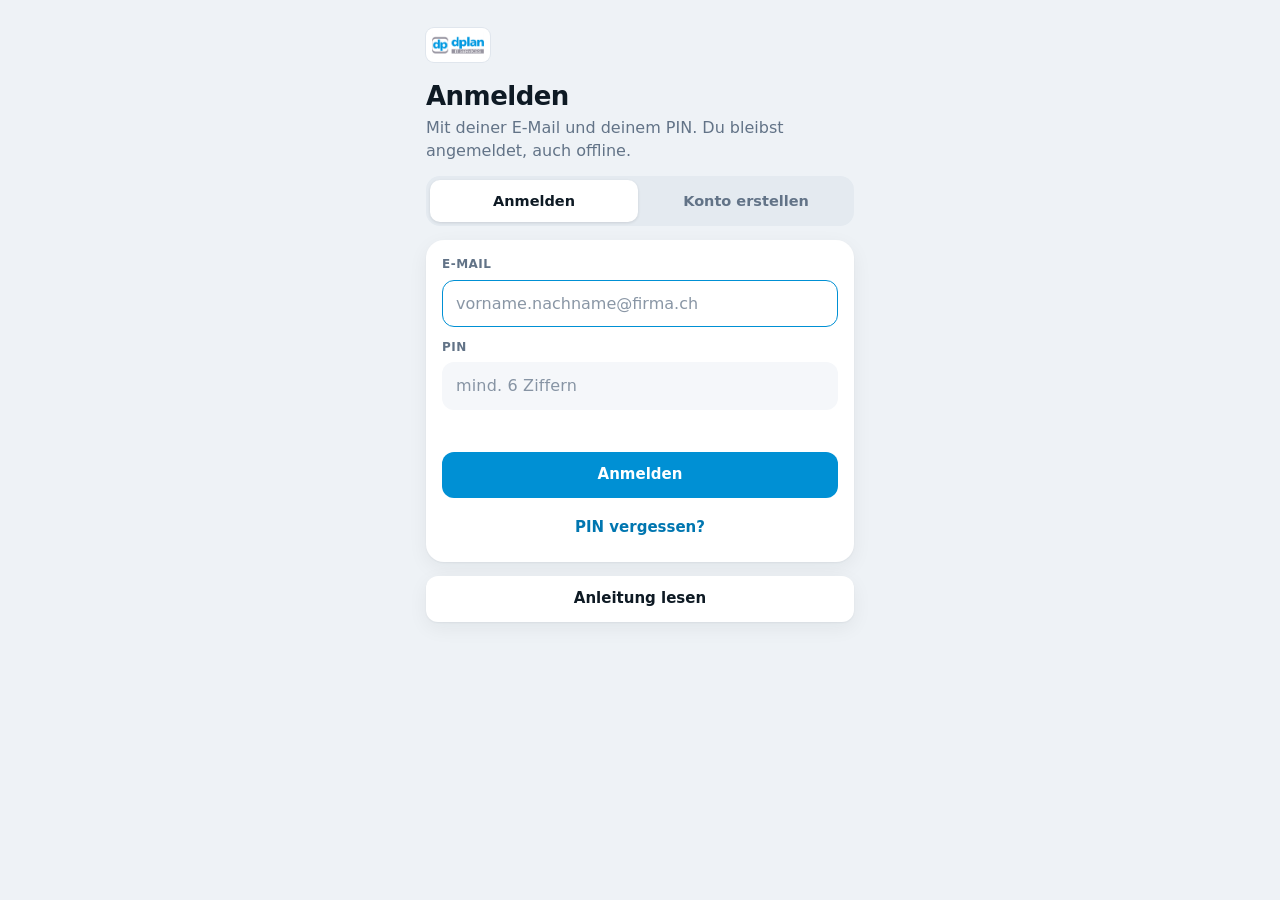
==== index.html @ 074f8ff7 "Aufträge: Rollen, Dispatcher-Maske mit Pflichtfeldern, Tour, QR-Einladung, Soll/Ist, Material, Lapto" ====
<!doctype html>
<html lang="de"><head><meta charset="utf-8">
<meta name="viewport" content="width=device-width,initial-scale=1,viewport-fit=cover">
<meta name="theme-color" content="#0090d4">
<meta name="mobile-web-app-capable" content="yes">
<meta name="apple-mobile-web-app-capable" content="yes">
<meta name="apple-mobile-web-app-title" content="Rücknahme">
<link rel="manifest" href="manifest.webmanifest">
<link rel="icon" href="icon-192.png">
<link rel="apple-touch-icon" href="apple-touch-icon.png">
<title>Monitor-Rücknahme</title>
<link rel="stylesheet" href="app.css">
</head><body>

<!-- ============ Anmelden ============ -->
<div id="vAuth" class="view" hidden><div class="wrap narrow">
  <div class="brand"><img src="dplan-logo.png" alt="dplan IT Services"></div>
  <div><h1 id="auTitle">Anmelden</h1><p class="lead" id="auLead">Mit deiner E-Mail und deinem PIN. Du bleibst angemeldet, auch offline.</p></div>
  <div class="seg2" role="group" aria-label="Anmelden oder registrieren" id="auTabs">
    <button type="button" id="auTabIn" aria-pressed="true">Anmelden</button>
    <button type="button" id="auTabUp" aria-pressed="false">Konto erstellen</button>
  </div>
  <form class="card" id="auForm" autocomplete="on" novalidate>
    <div class="fld" id="auNameF" hidden><label for="auName">Dein Name</label><input id="auName" type="text" autocomplete="name" placeholder="Vorname Nachname"></div>
    <div class="fld" id="auMailF"><label for="auMail">E-Mail</label><input id="auMail" type="email" autocomplete="username" inputmode="email" autocapitalize="off" spellcheck="false" placeholder="vorname.nachname@firma.ch"></div>
    <div class="fld"><label for="auPin" id="auPinL">PIN</label><input id="auPin" class="mono" type="password" inputmode="numeric" autocomplete="current-password" placeholder="mind. 6 Ziffern"></div>
    <div class="fld" id="auPin2F" hidden><label for="auPin2">PIN wiederholen</label><input id="auPin2" class="mono" type="password" inputmode="numeric" autocomplete="new-password"></div>
    <div class="err" id="auErr" aria-live="polite"></div>
    <button class="btn primary wide" type="submit" id="auGo">Anmelden</button>
    <button class="btn link" type="button" id="auForgot">PIN vergessen?</button>
  </form>
  <a class="btn ghost wide" href="anleitung.html">Anleitung lesen</a>
</div></div>

<!-- ============ App-Rahmen ============ -->
<header id="top" hidden>
  <button type="button" class="iconbtn" id="backBtn" aria-label="Zurück" hidden><svg width="22" height="22" viewBox="0 0 24 24" fill="none" stroke="currentColor" stroke-width="2.4" stroke-linecap="round"><path d="M15 5l-7 7 7 7"/></svg></button>
  <span class="logo" id="logo"><img src="dplan-logo.png" alt="dplan IT Services"></span>
  <div class="ttl"><b id="topTitle">Aufträge</b><small id="topSub"></small></div>
  <span class="sync" id="sync" title="Verbindung"></span>
  <button type="button" class="avatar" id="meBtn" aria-label="Profil">?</button>
</header>

<!-- ============ Aufträge ============ -->
<main id="vHome" class="view" hidden><div class="wrap">
  <div class="hello"><h1 id="hello">Hallo</h1><p class="lead" id="helloSub">Deine Aufträge</p></div>
  <div class="actions" id="homeActions">
    <label class="btn primary" for="joinQR"><svg width="20" height="20" viewBox="0 0 24 24" fill="none" stroke="currentColor" stroke-width="2"><path d="M3 3h7v7H3zM14 3h7v7h-7zM3 14h7v7H3z"/><path d="M14 14h3v3h-3zM18 18h3v3h-3zM14 18h2M18 14h3"/></svg>Einladung scannen<input id="joinQR" class="file" type="file" accept="image/*" capture="environment"></label>
    <button class="btn" type="button" id="newJob" hidden>+ Neuer Auftrag</button>
    <button class="btn" type="button" id="usersBtn" hidden>Benutzer</button>
    <button class="btn" type="button" id="catBtn" hidden>Material-Katalog</button>
  </div>
  <div id="notice" class="notice" hidden></div>
  <div id="jobList" class="jobs"></div>
  <footer class="credit"><img src="dplan-logo.png" alt=""><span>Entwickelt von <b>Marco van der Ploeg</b></span><a href="anleitung.html">Anleitung</a><a href="installieren.html">App teilen</a></footer>
</div></main>

<!-- ============ Auftrag Detail ============ -->
<main id="vJob" class="view" hidden><div class="wrap">
  <div class="jobhead"><div><div class="code" id="jCode"></div><h1 id="jKunde"></h1></div><span class="pill" id="jStatus"></span></div>
  <div class="grid2">
    <section class="card">
      <h2>Auftrag</h2>
      <dl class="kv" id="jInfo"></dl>
      <div class="btnrow" id="jBtns"></div>
    </section>
    <section class="card" id="jProgressCard">
      <h2>Fortschritt</h2>
      <div id="jProgress"></div>
    </section>
  </div>
  <h2 class="sect">Standorte</h2>
  <div id="jSites" class="sites"></div>
  <div class="grid2">
    <section class="card" id="jMatCard"><h2>Mitnehmen</h2><p class="hint">Vor der Abfahrt abhaken.</p><div id="jMat" class="checks"></div></section>
    <section class="card" id="jNotesCard"><h2>Notizen vom Dispatcher</h2><p id="jNotes" class="pre"></p></section>
  </div>
</div></main>

<!-- ============ Scannen ============ -->
<main id="vScan" class="view" hidden><div class="wrap wide">
  <div class="sitebar card">
    <div class="fld" id="siteSelF"><label for="siteSel">Standort</label><select id="siteSel"></select></div>
    <div class="siteaddr" id="siteAddr"></div>
  </div>
  <div class="scangrid">
    <div class="col">
      <section class="card scancard">
        <form id="scanForm" class="scanrow" autocomplete="off">
          <input id="scanIn" class="mono big" type="text" autocapitalize="characters" spellcheck="false" placeholder="Asset-ID scannen oder tippen" aria-label="Asset-ID">
          <button class="btn primary" type="submit">Erfassen</button>
        </form>
        <div class="phonebtns">
          <label class="btn" for="camIn"><svg width="20" height="20" viewBox="0 0 24 24" fill="none" stroke="currentColor" stroke-width="2"><path d="M3 7V4h3M21 7V4h-3M3 17v3h3M21 17v3h-3M8 8v8M11 8v8M14 8v8M17 8v8"/></svg>Kamera<input id="camIn" class="file" type="file" accept="image/*" capture="environment"></label>
          <label class="btn" for="galIn"><svg width="20" height="20" viewBox="0 0 24 24" fill="none" stroke="currentColor" stroke-width="2"><rect x="3" y="4" width="18" height="16" rx="2"/><circle cx="9" cy="10" r="2"/><path d="M21 17l-5-5-8 8"/></svg>Galerie<input id="galIn" class="file" type="file" accept="image/*" multiple></label>
        </div>
        <div id="scanMsg" class="msg" aria-live="polite">Bereit. Handscanner oder Kamera.</div>
        <div id="picks" class="picks" hidden></div>
        <details class="det" id="detBox">
          <summary>Details zum Gerät <small id="detSum"></small></summary>
          <div class="row3">
            <div class="fld"><label for="dEtage">Etage</label><input id="dEtage" type="text" placeholder="2. OG"></div>
            <div class="fld"><label for="dRaum">Raum</label><input id="dRaum" type="text" placeholder="214"></div>
            <div class="fld"><label for="dBuero">Büro</label><input id="dBuero" type="text" placeholder="Einkauf"></div>
          </div>
          <div class="row2">
            <div class="fld"><label for="dPlatz">Arbeitsplatz</label><input id="dPlatz" type="text" placeholder="14"></div>
            <div class="fld"><label for="dNeu">Ersetzt durch</label><input id="dNeu" class="mono" type="text" placeholder="neue Asset-ID" autocapitalize="characters" spellcheck="false"></div>
          </div>
          <div class="fld"><label>Zustand</label><div class="chips" id="dCond"><button type="button" data-v="ok" aria-pressed="true">OK</button><button type="button" data-v="gebraucht" aria-pressed="false">Gebrauchsspuren</button><button type="button" data-v="defekt" aria-pressed="false">Defekt</button></div></div>
          <div class="fld"><label for="dNote">Notiz</label><input id="dNote" type="text" placeholder="z. B. ohne Fuss"></div>
          <p class="hint">Etage, Raum und Büro bleiben stehen. Platz, Ersetzt durch, Zustand und Notiz werden nach jedem Gerät geleert.</p>
        </details>
      </section>
      <section class="card matcard">
        <h2>Material verbraucht <small id="matSum"></small></h2>
        <p class="hint">Gilt für den gewählten Standort. Etage und Raum kommen aus den Details.</p>
        <div id="matList" class="matlist"></div>
        <form id="matFree" class="scanrow" autocomplete="off"><input id="matFreeIn" type="text" placeholder="Anderes Material, z. B. USB-C 1 m"><button class="btn" type="submit">+ Hinzufügen</button></form>
      </section>
    </div>
    <div class="col">
      <section class="card progcard"><h2>Fortschritt <small id="progSite"></small></h2><div id="sProgress"></div></section>
      <section class="card listcard">
        <div class="listhead"><h2>Erfasst <small id="listCount"></small></h2>
          <div class="seg2 small" role="group"><button type="button" id="lsSite" aria-pressed="true">Dieser Standort</button><button type="button" id="lsAll" aria-pressed="false">Alle</button></div></div>
        <div class="tablewrap"><table class="tbl"><thead><tr><th>#</th><th>Asset-ID</th><th>Typ</th><th class="hide-s">Ort</th><th class="hide-s">Von</th><th></th></tr></thead><tbody id="scanRows"></tbody></table></div>
        <div id="scanEmpty" class="empty">Noch nichts erfasst an diesem Standort.</div>
      </section>
    </div>
  </div>
</div></main>

<!-- ============ Auftrag anlegen (Dispatcher) ============ -->
<main id="vForm" class="view" hidden><div class="wrap">
  <h1 id="fTitle">Neuer Auftrag</h1>
  <p class="lead">Alle Felder mit <span class="req">✱</span> sind Pflicht. Ohne sie lässt sich der Auftrag nicht freigeben.</p>
  <form id="jobForm" novalidate autocomplete="off">
    <section class="card">
      <h2>Auftrag</h2>
      <div class="fld"><label>Art <span class="req">✱</span></label><div class="seg2" id="fArt"><button type="button" data-v="rollout" aria-pressed="true">Rollout · ein Standort</button><button type="button" data-v="tour" aria-pressed="false">Tour · mehrere Standorte</button></div></div>
      <div class="row2">
        <div class="fld"><label for="fKunde">Kunde <span class="req">✱</span></label><input id="fKunde" type="text" placeholder="z. B. VBZ"></div>
        <div class="fld"><label for="fWo">WO / INC-Nummer</label><input id="fWo" class="mono" type="text" placeholder="optional"></div>
      </div>
      <div class="row3">
        <div class="fld"><label for="fDatum">Datum <span class="req">✱</span></label><input id="fDatum" type="date"></div>
        <div class="fld"><label for="fVon">Von <span class="req">✱</span></label><input id="fVon" type="time" step="900"></div>
        <div class="fld"><label for="fBis">Bis <span class="req">✱</span></label><input id="fBis" type="time" step="900"></div>
      </div>
      <div class="fld"><label for="fLead">Lead vor Ort <span class="req">✱</span></label><select id="fLead"></select></div>
      <div class="codeprev">Auftragscode: <b id="fCode">–</b></div>
    </section>
    <div id="fSites"></div>
    <button class="btn wide" type="button" id="fAddSite" hidden>+ Weiterer Standort</button>
    <section class="card">
      <h2>Mitnehmen</h2>
      <p class="hint">Menge eintragen. Leer oder 0 heisst: nicht nötig.</p>
      <div id="fMat" class="formmat"></div>
    </section>
    <section class="card">
      <h2>Notizen fürs Team</h2>
      <div class="fld"><textarea id="fNotes" rows="3" placeholder="z. B. Altgeräte in Raum 012 sammeln, Lift hinten benutzen"></textarea></div>
    </section>
    <div class="err big" id="fErr" aria-live="polite"></div>
    <div class="btnrow sticky"><button class="btn" type="button" id="fCancel">Abbrechen</button><button class="btn primary" type="submit" id="fGo">Auftrag freigeben</button></div>
  </form>
</div></main>

<!-- ============ Benutzer (Admin) ============ -->
<main id="vUsers" class="view" hidden><div class="wrap">
  <h1>Benutzer &amp; Rollen</h1>
  <p class="lead">Neue Kollegen erstellen ihr Konto selbst in der App. Hier gibst du ihnen die Rolle. Den Namen änderst du bei Tippfehlern in Supabase unter profiles.</p>
  <div class="card" id="userList"></div>
</div></main>

<!-- ============ Material-Katalog (Dispatcher) ============ -->
<main id="vCat" class="view" hidden><div class="wrap">
  <h1>Material-Katalog</h1>
  <p class="lead">Diese Artikel erscheinen beim Auftrag unter «Mitnehmen» und beim Erfassen unter «Material verbraucht».</p>
  <div class="card"><div class="cathead"><span>Artikel</span><span>Mitnehmen</span><span>Verbrauch</span><span></span></div><div id="catRows"></div>
  <button class="btn" type="button" id="catAdd">+ Artikel</button></div>
  <div class="btnrow"><button class="btn primary" type="button" id="catSave">Speichern</button></div>
</div></main>

<!-- ============ Dialog & Toast ============ -->
<div id="dlg" class="dlg" hidden role="dialog" aria-modal="true" aria-labelledby="dlgT"><div class="dlgbox"><h3 id="dlgT"></h3><div id="dlgP" class="dlgp"></div><input id="dlgI" type="text" hidden><div class="dlgact" id="dlgA"></div></div></div>
<div id="toast" class="toast" hidden><span id="toastT"></span><button id="toastB" type="button" hidden></button></div>

<script src="vendor/zxing.min.js"></script>
<script src="vendor/xlsx.mini.min.js"></script>
<script src="vendor/qrcode.js"></script>
<script src="app.js"></script>
</body></html>
---- app.css ----
/* Monitor-Rücknahme · dplan IT Services
   Layout: Handy einspaltig; ab 960px (Laptop) Scan-Ansicht zweispaltig: links Eingabe + Material, rechts Fortschritt + Tabelle. */
[hidden]{display:none!important}
:root{
  --bg:#eef2f6; --surface:#ffffff; --surface-2:#f5f7fa; --fg:#0e1a24; --muted:#627387; --line:#e0e6ed;
  --accent:#0090d4; --accent-strong:#0076b0; --accent-fg:#ffffff; --accent-soft:#e1f2fb;
  --ok:#13804a; --ok-soft:#e2f4e9; --warn:#a35b00; --warn-soft:#fdf0dc; --bad:#c0352b; --bad-soft:#fbe7e5;
  --shadow:0 1px 2px rgba(14,26,36,.05),0 6px 20px rgba(14,26,36,.06);
  --r-lg:18px; --r-md:12px; --r-sm:9px;
  --f:system-ui,-apple-system,"Segoe UI",Roboto,"Helvetica Neue",Arial,sans-serif;
  --mono:ui-monospace,"SF Mono","Roboto Mono","Cascadia Mono",Menlo,Consolas,monospace;
}
@media (prefers-color-scheme: dark){:root:not([data-theme="light"]){
  --bg:#0b1219; --surface:#141e28; --surface-2:#1a2632; --fg:#e8eef4; --muted:#8fa0b2; --line:#243342;
  --accent:#2fb0ec; --accent-strong:#5cc3f2; --accent-fg:#03131e; --accent-soft:#11324a;
  --ok:#4cc184; --ok-soft:#123224; --warn:#eaa743; --warn-soft:#3a2a10; --bad:#ff7b70; --bad-soft:#3d1a17;
  --shadow:0 1px 2px rgba(0,0,0,.3),0 8px 24px rgba(0,0,0,.25); color-scheme:dark}}
:root[data-theme="dark"]{
  --bg:#0b1219; --surface:#141e28; --surface-2:#1a2632; --fg:#e8eef4; --muted:#8fa0b2; --line:#243342;
  --accent:#2fb0ec; --accent-strong:#5cc3f2; --accent-fg:#03131e; --accent-soft:#11324a;
  --ok:#4cc184; --ok-soft:#123224; --warn:#eaa743; --warn-soft:#3a2a10; --bad:#ff7b70; --bad-soft:#3d1a17;
  --shadow:0 1px 2px rgba(0,0,0,.3),0 8px 24px rgba(0,0,0,.25); color-scheme:dark}
*{box-sizing:border-box;-webkit-tap-highlight-color:transparent}
html,body{margin:0}
body{background:var(--bg);color:var(--fg);font-family:var(--f);font-size:16px;line-height:1.45;-webkit-font-smoothing:antialiased;padding-bottom:env(safe-area-inset-bottom,0px)}
body::before{content:"";position:fixed;inset:0 0 auto;height:env(safe-area-inset-top,0px);z-index:10;background:var(--surface)}
button,input,select,textarea{font:inherit;color:inherit}
:focus-visible{outline:3px solid color-mix(in srgb,var(--accent) 45%,transparent);outline-offset:2px}
.wrap{max-width:720px;margin:0 auto;padding-left:max(16px,env(safe-area-inset-left,0px));padding-right:max(16px,env(safe-area-inset-right,0px));padding-block:16px 48px;display:flex;flex-direction:column;gap:14px}
.wrap.narrow{max-width:460px;padding-top:calc(28px + env(safe-area-inset-top,0px))}
.wrap.wide{max-width:1280px}
h1{margin:0;font-size:26px;line-height:1.15;letter-spacing:-.02em;text-wrap:balance}
h2{margin:0 0 10px;font-size:16px;font-weight:700;letter-spacing:-.01em}
h2 small{color:var(--muted);font-weight:600;margin-left:6px}
h2.sect{margin:8px 2px 0;font-size:18px}
.lead{margin:4px 0 0;color:var(--muted);max-width:62ch}
.hint{margin:0 0 8px;color:var(--muted);font-size:13px}
.req{color:var(--bad)}
.brand img{height:34px;width:auto;background:#fff;border-radius:8px;padding:4px 6px;box-shadow:0 0 0 1px var(--line)}

/* header */
header{position:sticky;top:env(safe-area-inset-top,0px);z-index:20;display:flex;align-items:center;gap:10px;padding:8px max(16px,env(safe-area-inset-left,0px));padding-top:calc(8px + env(safe-area-inset-top,0px));margin-top:calc(-1 * env(safe-area-inset-top,0px));background:color-mix(in srgb,var(--surface) 92%,transparent);backdrop-filter:saturate(1.4) blur(10px);-webkit-backdrop-filter:saturate(1.4) blur(10px);border-bottom:1px solid var(--line)}
.logo{flex:none;display:flex;background:#fff;border-radius:8px;padding:4px 6px;box-shadow:0 0 0 1px var(--line)}
.logo img{display:block;height:22px;width:auto}
.ttl{flex:1;min-width:0;display:flex;flex-direction:column;line-height:1.2}
.ttl b{font-size:16px;white-space:nowrap;overflow:hidden;text-overflow:ellipsis}
.ttl small{font-size:12px;color:var(--muted);white-space:nowrap;overflow:hidden;text-overflow:ellipsis}
.iconbtn{flex:none;width:38px;height:38px;border:0;border-radius:10px;background:var(--surface-2);display:flex;align-items:center;justify-content:center;cursor:pointer}
.avatar{flex:none;width:36px;height:36px;border-radius:50%;border:0;background:var(--accent);color:var(--accent-fg);font-weight:800;font-size:15px;cursor:pointer}
.sync{flex:none;width:10px;height:10px;border-radius:50%;background:var(--muted)}
.sync.on{background:var(--ok);box-shadow:0 0 0 3px var(--ok-soft)}
.sync.wait{background:var(--warn);box-shadow:0 0 0 3px var(--warn-soft)}

/* cards & fields */
.card{background:var(--surface);border-radius:var(--r-lg);padding:16px;box-shadow:var(--shadow);display:flex;flex-direction:column;gap:12px;min-width:0}
.card > h2{margin:0}
.fld{display:flex;flex-direction:column;gap:6px;min-width:0}
.fld label,.fld > span.l{font-size:12px;font-weight:650;letter-spacing:.04em;text-transform:uppercase;color:var(--muted)}
input[type=text],input[type=tel],input[type=email],input[type=password],input[type=date],input[type=time],input[type=number],select,textarea{width:100%;min-width:0;font-size:16px;background:var(--surface-2);border:1.5px solid transparent;border-radius:var(--r-md);padding:11px 13px;transition:border-color .15s,background .15s}
input:focus,select:focus,textarea:focus{border-color:var(--accent);background:var(--surface);outline:none}
.invalid{border-color:var(--bad)!important;background:var(--bad-soft)!important}
textarea{resize:vertical}
.mono{font-family:var(--mono);font-weight:600;letter-spacing:.01em}
::placeholder{color:color-mix(in srgb,var(--muted) 75%,transparent);font-weight:400;font-family:var(--f)}
.row2,.row3{display:grid;grid-template-columns:1fr 1fr;gap:10px}
.row3{grid-template-columns:1fr 1fr 1fr}
@media (max-width:520px){.row3{grid-template-columns:1fr 1fr}.row3 .fld:first-child{grid-column:1/-1}}
@media (max-width:380px){.row2{grid-template-columns:1fr}}
.err{color:var(--bad);font-size:14px;min-height:1.3em}
.err.big{font-size:15px;font-weight:600}
.err ul{margin:4px 0 0;padding-left:18px}

/* buttons */
.btn{display:inline-flex;align-items:center;justify-content:center;gap:8px;min-height:46px;padding:0 16px;border:0;border-radius:var(--r-md);background:var(--surface-2);color:var(--fg);font-size:15px;font-weight:650;cursor:pointer;text-decoration:none;position:relative;transition:transform .12s,background .15s;white-space:nowrap}
.btn:active{transform:scale(.97)}
.btn.primary{background:var(--accent);color:var(--accent-fg)}
.btn.dark{background:var(--fg);color:var(--surface)}
.btn.danger{background:var(--bad-soft);color:var(--bad)}
.btn.ghost{background:var(--surface);box-shadow:var(--shadow)}
.btn.link{background:none;color:var(--accent-strong);min-height:36px}
.btn.wide{width:100%}
.btn:disabled{opacity:.45;cursor:default}
.btnrow{display:flex;gap:8px;flex-wrap:wrap}
.btnrow .btn{flex:1;min-width:140px}
.btnrow.sticky{position:sticky;bottom:calc(10px + env(safe-area-inset-bottom,0px));background:color-mix(in srgb,var(--bg) 85%,transparent);backdrop-filter:blur(8px);padding:8px;border-radius:16px}
.file{position:absolute;width:1px;height:1px;opacity:0}
.actions{display:flex;gap:8px;flex-wrap:wrap}
.actions .btn{flex:1;min-width:150px}
.seg2{display:grid;grid-template-columns:1fr 1fr;background:color-mix(in srgb,var(--line) 70%,var(--bg));border-radius:14px;padding:4px;gap:4px}
.seg2 button{min-height:42px;border:0;border-radius:10px;background:transparent;color:var(--muted);font-size:14.5px;font-weight:650;cursor:pointer;padding:0 8px}
.seg2 button[aria-pressed="true"]{background:var(--surface);color:var(--fg);box-shadow:0 1px 3px rgba(14,26,36,.12)}
.seg2.small button{min-height:32px;font-size:13px}
.chips{display:flex;gap:6px;flex-wrap:wrap}
.chips button{flex:1;min-height:40px;border-radius:999px;border:1.5px solid var(--line);background:var(--surface);font-size:14px;font-weight:550;cursor:pointer;padding:0 10px}
.chips button[aria-pressed="true"]{background:var(--fg);color:var(--surface);border-color:var(--fg)}
.chips button[data-v="gebraucht"][aria-pressed="true"]{background:var(--warn-soft);color:var(--warn);border-color:var(--warn)}
.chips button[data-v="defekt"][aria-pressed="true"]{background:var(--bad-soft);color:var(--bad);border-color:var(--bad)}
.notice{font-size:14px;color:var(--warn);background:var(--warn-soft);border-radius:var(--r-md);padding:10px 12px}

/* home */
.hello{margin-top:6px}
.jobs{display:flex;flex-direction:column;gap:10px}
.jobs h3{margin:10px 2px 0;font-size:13px;letter-spacing:.06em;text-transform:uppercase;color:var(--muted)}
.jobcard{background:var(--surface);border-radius:var(--r-lg);padding:14px 16px;box-shadow:var(--shadow);display:grid;grid-template-columns:1fr auto;gap:4px 12px;cursor:pointer;border:0;text-align:left;width:100%;transition:transform .12s}
.jobcard:active{transform:scale(.99)}
.jobcard .jc{font-family:var(--mono);font-size:12.5px;color:var(--muted);font-weight:600;overflow-wrap:anywhere}
.jobcard .jk{font-size:17px;font-weight:700}
.jobcard .jm{grid-column:1/-1;font-size:13.5px;color:var(--muted);display:flex;flex-wrap:wrap;gap:4px 12px}
.jobcard .jp{grid-column:1/-1;display:flex;align-items:center;gap:10px;margin-top:6px}
.bar{flex:1;height:7px;border-radius:999px;background:var(--surface-2);overflow:hidden}
.bar i{display:block;height:100%;border-radius:999px;background:linear-gradient(90deg,var(--accent),var(--accent-strong));transition:width .5s}
.bar.done i{background:var(--ok)}
.jobcard .jp b{font-size:13px;font-variant-numeric:tabular-nums}
.pill{display:inline-flex;align-items:center;font-size:11px;font-weight:750;letter-spacing:.05em;text-transform:uppercase;border-radius:999px;padding:3px 9px;align-self:start;white-space:nowrap}
.pill.geplant{color:var(--accent-strong);background:var(--accent-soft)}
.pill.aktiv{color:var(--warn);background:var(--warn-soft)}
.pill.abgeschlossen{color:var(--ok);background:var(--ok-soft)}
.pill.today{color:var(--accent-fg);background:var(--accent)}
.emptybox{background:var(--surface);border-radius:var(--r-lg);padding:28px 18px;text-align:center;color:var(--muted);box-shadow:var(--shadow)}
.emptybox b{display:block;color:var(--fg);font-size:16px;margin-bottom:4px}

/* job detail */
.jobhead{display:flex;justify-content:space-between;gap:12px;align-items:flex-start;margin-top:4px}
.code{font-family:var(--mono);font-size:13px;color:var(--muted);font-weight:600;overflow-wrap:anywhere}
.grid2{display:grid;grid-template-columns:1fr 1fr;gap:14px}
@media (max-width:760px){.grid2{grid-template-columns:1fr}}
.kv{display:grid;grid-template-columns:auto 1fr;gap:6px 14px;margin:0}
.kv dt{color:var(--muted);font-size:13.5px}
.kv dd{margin:0;font-weight:550;overflow-wrap:anywhere}
.sites{display:flex;flex-direction:column;gap:10px}
.site{background:var(--surface);border-radius:var(--r-lg);padding:14px 16px;box-shadow:var(--shadow);display:flex;flex-direction:column;gap:8px}
.site .sh{display:flex;gap:10px;align-items:center}
.site .no{flex:none;width:30px;height:30px;border-radius:50%;background:var(--accent-soft);color:var(--accent-strong);font-weight:800;font-size:13px;display:flex;align-items:center;justify-content:center}
.site .sa{flex:1;min-width:0}
.site .sa b{display:block}
.site .sa span{color:var(--muted);font-size:14px}
.site .line{display:flex;flex-wrap:wrap;gap:6px 14px;font-size:14px}
.site .line a{color:var(--accent-strong);font-weight:600;text-decoration:none}
.site .zut{font-size:14px;background:var(--surface-2);border-radius:10px;padding:8px 10px}
.prog{display:flex;flex-direction:column;gap:8px}
.prow{display:grid;grid-template-columns:minmax(90px,1fr) 2fr auto;gap:10px;align-items:center;font-size:14px}
.prow .pn{font-weight:600;overflow:hidden;text-overflow:ellipsis;white-space:nowrap}
.prow b{font-variant-numeric:tabular-nums;font-size:14px;min-width:4.5ch;text-align:right}
.prow.over b{color:var(--warn)} .prow.full b{color:var(--ok)}
.checks{display:flex;flex-direction:column;gap:2px}
.checks label{display:flex;align-items:center;gap:12px;padding:8px 4px;border-radius:8px;cursor:pointer;font-size:15px}
.checks input{width:22px;height:22px;accent-color:var(--accent)}
.checks label.on span{text-decoration:line-through;color:var(--muted)}
.checks b{margin-left:auto;font-variant-numeric:tabular-nums;color:var(--muted)}
.pre{white-space:pre-wrap;margin:0;color:var(--fg)}

/* scan */
.sitebar{flex-direction:row;align-items:center;flex-wrap:wrap;gap:10px 16px;padding:12px 16px}
.sitebar .fld{flex:1 1 260px}
.siteaddr{flex:2 1 300px;font-size:14px;color:var(--muted)}
.siteaddr b{color:var(--fg)}
.scangrid{display:grid;grid-template-columns:1fr;gap:14px}
@media (min-width:960px){.scangrid{grid-template-columns:minmax(380px,5fr) 7fr;align-items:start}.scangrid .col:last-child{position:sticky;top:76px}}
.col{display:flex;flex-direction:column;gap:14px;min-width:0}
@media (max-width:959px){.scangrid{display:flex;flex-direction:column}.scangrid .col{display:contents}.scancard{order:1}.progcard{order:2}.listcard{order:3}.matcard{order:4}}
.scanrow{display:flex;gap:8px}
.scanrow input{flex:1}
input.big{font-size:20px;padding:14px 16px}
.phonebtns{display:grid;grid-template-columns:1fr 1fr;gap:8px}
.phonebtns .btn{background:var(--accent-soft);color:var(--accent-strong)}
@media (hover:hover) and (pointer:fine){.phonebtns .btn{min-height:38px;font-size:14px}}
.msg{font-size:15px;font-weight:600;padding:10px 12px;border-radius:10px;background:var(--surface-2);color:var(--muted)}
.msg.ok{background:var(--ok-soft);color:var(--ok)} .msg.warn{background:var(--warn-soft);color:var(--warn)} .msg.bad{background:var(--bad-soft);color:var(--bad)}
.msg.flash{animation:flash .5s}
@keyframes flash{from{transform:scale(1.02)}to{transform:none}}
.picks{display:flex;flex-direction:column;gap:6px}
.picks button{font-family:var(--mono);font-weight:600;text-align:left;background:var(--surface-2);border:1px solid var(--line);border-radius:10px;padding:11px;cursor:pointer}
.det{border-top:1px solid var(--line);padding-top:10px}
.det summary{cursor:pointer;font-weight:650;list-style:none;display:flex;justify-content:space-between;gap:10px;align-items:center}
.det summary::after{content:"+";color:var(--accent);font-weight:800;font-size:18px}
.det[open] summary::after{content:"–"}
.det summary small{color:var(--muted);font-weight:500;font-size:13px;margin-left:auto;margin-right:8px;text-align:right}
.det[open] > :not(summary){margin-top:12px}
.det .fld+.fld,.det .row2,.det .row3{margin-top:10px}
.matlist{display:flex;flex-direction:column;gap:4px}
.mrow{display:grid;grid-template-columns:1fr auto;align-items:center;gap:10px;padding:6px 2px;border-bottom:1px solid var(--line)}
.mrow:last-child{border-bottom:0}
.mrow .mn{font-size:15px;font-weight:550}
.mrow .mn small{display:block;font-size:12px;color:var(--muted);font-weight:400}
.matchips{display:flex;flex-wrap:wrap;gap:6px;margin-top:6px}
.matchips button{border:1.5px dashed var(--line);background:var(--surface);border-radius:999px;padding:7px 12px;font-size:13.5px;font-weight:600;color:var(--fg);cursor:pointer}
.matchips button:hover{border-color:var(--accent);color:var(--accent-strong)}
.step{display:flex;align-items:center;gap:6px}
.step button{width:38px;height:38px;border-radius:10px;border:0;background:var(--surface-2);font-size:20px;font-weight:700;cursor:pointer;color:var(--fg)}
.step button.plus{background:var(--accent-soft);color:var(--accent-strong)}
.step b{min-width:2.4ch;text-align:center;font-variant-numeric:tabular-nums;font-size:17px}
.step b.zero{color:var(--muted);font-weight:500}
.listhead{display:flex;justify-content:space-between;align-items:center;gap:10px;flex-wrap:wrap}
.listhead h2{margin:0}
.tablewrap{overflow-x:auto;margin:0 -6px}
.tbl{width:100%;border-collapse:collapse;font-size:14px}
.tbl th{text-align:left;font-size:11.5px;letter-spacing:.05em;text-transform:uppercase;color:var(--muted);font-weight:650;padding:6px;border-bottom:1px solid var(--line);white-space:nowrap}
.tbl td{padding:8px 6px;border-bottom:1px solid var(--line);vertical-align:top}
.tbl tr:last-child td{border-bottom:0}
.tbl td.n{color:var(--muted);font-variant-numeric:tabular-nums;font-size:12.5px;width:2.5em}
.tbl td.a{font-family:var(--mono);font-weight:650;overflow-wrap:anywhere}
.tbl td.a small{display:block;font-family:var(--f);font-weight:500;color:var(--muted);font-size:12px}
.tbl td.o,.tbl td.b{color:var(--muted);font-size:13px}
.tbl tr.fresh td{background:var(--accent-soft)}
.tbl tr.pending td.a::after{content:" ⏳";font-size:12px}
.tbl .x{border:0;background:none;color:var(--muted);cursor:pointer;font-size:13px;padding:4px 6px;border-radius:6px}
.tbl .x.arm{color:var(--bad);background:var(--bad-soft);font-weight:700}
@media (max-width:560px){.hide-s{display:none}}
.tag{display:inline-block;font-size:10.5px;font-weight:750;letter-spacing:.04em;text-transform:uppercase;border-radius:6px;padding:2px 6px;color:var(--accent-strong);background:var(--accent-soft);white-space:nowrap}
.tag.unk{color:var(--bad);background:var(--bad-soft)}
.tag.gebraucht{color:var(--warn);background:var(--warn-soft)} .tag.defekt{color:var(--bad);background:var(--bad-soft)}
.empty{padding:22px 8px;text-align:center;color:var(--muted);font-size:14px}

/* form */
.codeprev{font-size:13.5px;color:var(--muted)} .codeprev b{font-family:var(--mono);color:var(--fg)}
.sitecard .sch{display:flex;justify-content:space-between;align-items:center}
.sollgrid{display:grid;grid-template-columns:repeat(auto-fill,minmax(150px,1fr));gap:8px}
.sollgrid .fld label{text-transform:none;letter-spacing:0;font-size:13px}
.formmat{display:grid;grid-template-columns:repeat(auto-fill,minmax(190px,1fr));gap:6px 14px}
.fm{display:flex;align-items:center;gap:8px}
.fm span{flex:1;font-size:14.5px}
.fm input{width:76px;flex:none;text-align:center;padding:8px}

/* users & catalog */
.urow{display:grid;grid-template-columns:1fr 170px;gap:10px;align-items:center;padding:8px 0;border-bottom:1px solid var(--line)}
.urow:last-child{border-bottom:0}
.urow small{display:block;color:var(--muted);font-size:13px}
.cathead,.catrow{display:grid;grid-template-columns:1fr 90px 90px 40px;gap:8px;align-items:center}
.cathead{font-size:12px;font-weight:650;text-transform:uppercase;letter-spacing:.04em;color:var(--muted)}
.catrow{padding:4px 0}
.catrow input[type=checkbox]{width:22px;height:22px;justify-self:center;accent-color:var(--accent)}
.catrow button{height:38px;border:0;border-radius:10px;background:var(--bad-soft);color:var(--bad);font-weight:800;cursor:pointer}

/* footer */
.credit{margin-top:18px;display:flex;align-items:center;justify-content:center;gap:8px 14px;flex-wrap:wrap;font-size:12.5px;color:var(--muted)}
.credit img{height:20px;width:auto;background:#fff;border-radius:6px;padding:3px 5px}
.credit b{color:var(--fg)}
.credit a{color:var(--accent-strong);font-weight:600;text-decoration:none}

/* dialog & toast */
.dlg{position:fixed;inset:0;z-index:60;background:rgba(6,12,18,.5);backdrop-filter:blur(3px);-webkit-backdrop-filter:blur(3px);display:flex;align-items:flex-end;justify-content:center;padding:12px;padding-bottom:calc(12px + env(safe-area-inset-bottom,0px))}
@media (min-width:700px){.dlg{align-items:center}}
.dlgbox{background:var(--surface);border-radius:22px;padding:22px;width:100%;max-width:500px;max-height:88vh;overflow-y:auto;display:flex;flex-direction:column;gap:14px;box-shadow:0 20px 50px rgba(0,0,0,.3);animation:up .22s ease-out}
@keyframes up{from{transform:translateY(20px);opacity:0}to{transform:none;opacity:1}}
.dlgbox h3{margin:0;font-size:20px;letter-spacing:-.01em}
.dlgp{color:var(--muted);font-size:15px}
.dlgp ul{margin:6px 0 0;padding-left:18px;color:var(--fg)}
.dlgact{display:flex;gap:8px;flex-wrap:wrap}
.dlgact .btn{flex:1;min-width:120px;min-height:50px}
.qrbox{background:#fff;border-radius:14px;padding:12px;display:flex;justify-content:center}
.qrbox img{width:100%;max-width:300px;height:auto;image-rendering:pixelated}
.toast{position:fixed;left:50%;bottom:calc(20px + env(safe-area-inset-bottom,0px));transform:translateX(-50%);background:var(--fg);color:var(--surface);padding:10px 10px 10px 16px;border-radius:14px;font-size:14px;font-weight:550;z-index:70;max-width:calc(100% - 32px);display:flex;align-items:center;gap:12px;box-shadow:0 10px 30px rgba(0,0,0,.25);animation:pop .2s ease-out}
.toast button{background:color-mix(in srgb,var(--surface) 18%,transparent);border:0;color:var(--surface);border-radius:9px;padding:7px 12px;font-weight:700;cursor:pointer}
@keyframes pop{from{transform:translate(-50%,10px);opacity:0}to{transform:translate(-50%,0);opacity:1}}
@media (prefers-reduced-motion:reduce){*{transition:none!important;animation:none!important}}
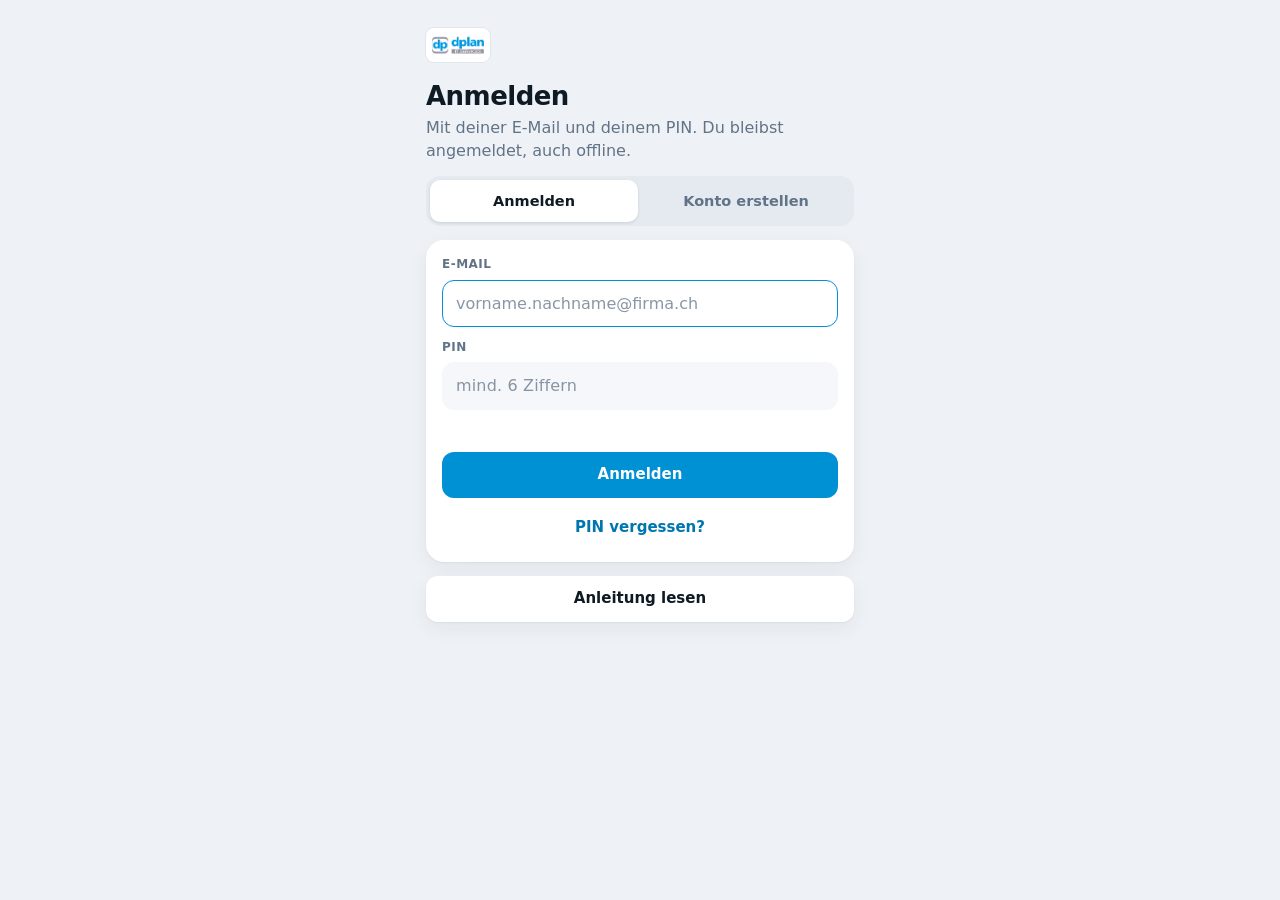
==== commit bd08a2d7: "Austausch / Aufbau / Abbau mit Tauschvorgängen, speicherbares Verhältnis (1:1, 2:1, 1:2, frei), Soll" ====
--- a/index.html
+++ b/index.html
@@ -85,7 +85,18 @@
   </div>
   <div class="scangrid">
     <div class="col">
-      <section class="card scancard">
+      <section class="card scancard dir-ab" id="scanCard">
+        <div class="dirseg" id="dirSeg" role="group" aria-label="Art der Arbeit">
+          <button type="button" data-v="tausch" aria-pressed="true"><svg width="20" height="20" viewBox="0 0 24 24" fill="none" stroke="currentColor" stroke-width="2.4" stroke-linecap="round"><path d="M4 8h14l-4-4M20 16H6l4 4"/></svg>Austausch</button>
+          <button type="button" data-v="auf" aria-pressed="false"><svg width="20" height="20" viewBox="0 0 24 24" fill="none" stroke="currentColor" stroke-width="2.4" stroke-linecap="round"><path d="M12 20V6M6 12l6-6 6 6"/></svg>Aufbau</button>
+          <button type="button" data-v="ab" aria-pressed="false"><svg width="20" height="20" viewBox="0 0 24 24" fill="none" stroke="currentColor" stroke-width="2.4" stroke-linecap="round"><path d="M12 4v14M6 12l6 6 6-6"/></svg>Abbau</button>
+        </div>
+        <div class="swap" id="swapBox" hidden>
+          <div class="ratio"><span>Verhältnis alt : neu</span><div class="chips small" id="ratioSel"><button type="button" data-v="1:1" aria-pressed="true">1 : 1</button><button type="button" data-v="2:1" aria-pressed="false">2 : 1</button><button type="button" data-v="1:2" aria-pressed="false">1 : 2</button><button type="button" data-v="frei" aria-pressed="false">frei</button></div></div>
+          <div class="swapstep" id="swapStep"></div>
+          <div class="swapcols"><div><span class="l ab">Alt (Abbau)</span><div id="swapAlt" class="swapids"></div></div><div class="arr">→</div><div><span class="l auf">Neu (Aufbau)</span><div id="swapNeu" class="swapids"></div></div></div>
+          <div class="swapbtns"><button type="button" class="btn" id="swapMoreAlt">+ weiteres altes Gerät</button><button type="button" class="btn" id="swapMoreNeu">+ weiteres neues Gerät</button><button type="button" class="btn" id="swapNew">Neuer Austausch</button></div>
+        </div>
         <form id="scanForm" class="scanrow" autocomplete="off">
           <input id="scanIn" class="mono big" type="text" autocapitalize="characters" spellcheck="false" placeholder="Asset-ID scannen oder tippen" aria-label="Asset-ID">
           <button class="btn primary" type="submit">Erfassen</button>
@@ -103,13 +114,10 @@
             <div class="fld"><label for="dRaum">Raum</label><input id="dRaum" type="text" placeholder="214"></div>
             <div class="fld"><label for="dBuero">Büro</label><input id="dBuero" type="text" placeholder="Einkauf"></div>
           </div>
-          <div class="row2">
-            <div class="fld"><label for="dPlatz">Arbeitsplatz</label><input id="dPlatz" type="text" placeholder="14"></div>
-            <div class="fld"><label for="dNeu">Ersetzt durch</label><input id="dNeu" class="mono" type="text" placeholder="neue Asset-ID" autocapitalize="characters" spellcheck="false"></div>
-          </div>
+          <div class="fld"><label for="dPlatz">Arbeitsplatz</label><input id="dPlatz" type="text" placeholder="14"></div>
           <div class="fld"><label>Zustand</label><div class="chips" id="dCond"><button type="button" data-v="ok" aria-pressed="true">OK</button><button type="button" data-v="gebraucht" aria-pressed="false">Gebrauchsspuren</button><button type="button" data-v="defekt" aria-pressed="false">Defekt</button></div></div>
           <div class="fld"><label for="dNote">Notiz</label><input id="dNote" type="text" placeholder="z. B. ohne Fuss"></div>
-          <p class="hint">Etage, Raum und Büro bleiben stehen. Platz, Ersetzt durch, Zustand und Notiz werden nach jedem Gerät geleert.</p>
+          <p class="hint">Etage, Raum und Büro bleiben stehen. Arbeitsplatz, Zustand und Notiz gelten für den nächsten Vorgang und werden danach geleert.</p>
         </details>
       </section>
       <section class="card matcard">
@@ -124,7 +132,7 @@
       <section class="card listcard">
         <div class="listhead"><h2>Erfasst <small id="listCount"></small></h2>
           <div class="seg2 small" role="group"><button type="button" id="lsSite" aria-pressed="true">Dieser Standort</button><button type="button" id="lsAll" aria-pressed="false">Alle</button></div></div>
-        <div class="tablewrap"><table class="tbl"><thead><tr><th>#</th><th>Asset-ID</th><th>Typ</th><th class="hide-s">Ort</th><th class="hide-s">Von</th><th></th></tr></thead><tbody id="scanRows"></tbody></table></div>
+        <div class="tablewrap"><table class="tbl"><thead><tr><th>#</th><th>Asset-ID</th><th>Typ</th><th>Art</th><th class="hide-s">Ort</th><th class="hide-s">Von</th><th></th></tr></thead><tbody id="scanRows"></tbody></table></div>
         <div id="scanEmpty" class="empty">Noch nichts erfasst an diesem Standort.</div>
       </section>
     </div>
@@ -148,7 +156,10 @@
         <div class="fld"><label for="fVon">Von <span class="req">✱</span></label><input id="fVon" type="time" step="900"></div>
         <div class="fld"><label for="fBis">Bis <span class="req">✱</span></label><input id="fBis" type="time" step="900"></div>
       </div>
-      <div class="fld"><label for="fLead">Lead vor Ort <span class="req">✱</span></label><select id="fLead"></select></div>
+      <div class="row2">
+        <div class="fld"><label for="fLead">Lead vor Ort <span class="req">✱</span></label><select id="fLead"></select></div>
+        <div class="fld"><label for="fTausch">Austausch alt : neu</label><select id="fTausch"><option value="1:1">1 : 1 (Normalfall)</option><option value="2:1">2 : 1 (z. B. 2 Monitore → 1 Ultrawide)</option><option value="1:2">1 : 2</option><option value="frei">frei, vor Ort entscheiden</option></select></div>
+      </div>
       <div class="codeprev">Auftragscode: <b id="fCode">–</b></div>
     </section>
     <div id="fSites"></div>
--- a/app.css
+++ b/app.css
@@ -159,6 +159,38 @@
 .col{display:flex;flex-direction:column;gap:14px;min-width:0}
 @media (max-width:959px){.scangrid{display:flex;flex-direction:column}.scangrid .col{display:contents}.scancard{order:1}.progcard{order:2}.listcard{order:3}.matcard{order:4}}
 .scanrow{display:flex;gap:8px}
+.dirseg{display:grid;grid-template-columns:1fr 1fr 1fr;gap:6px;background:var(--surface-2);border-radius:14px;padding:5px}
+.dirseg button{display:flex;align-items:center;justify-content:center;gap:6px;min-height:50px;padding:0 6px;border:0;border-radius:10px;background:transparent;color:var(--muted);font-size:17px;font-weight:800;cursor:pointer;letter-spacing:-.01em}
+.dirseg button small{font-size:12.5px;font-weight:700;opacity:.8;font-variant-numeric:tabular-nums}
+.dirseg button[data-v="ab"][aria-pressed="true"]{background:var(--warn);color:#fff}
+.dirseg button[data-v="tausch"][aria-pressed="true"]{background:var(--accent);color:var(--accent-fg)}
+@media (max-width:420px){.dirseg button{font-size:14.5px;flex-direction:column;gap:2px;min-height:58px}}
+.dirseg button[data-v="auf"][aria-pressed="true"]{background:var(--ok);color:#fff}
+.scancard.dir-tausch{box-shadow:inset 0 4px 0 var(--accent),var(--shadow)}
+.swap{background:var(--surface-2);border-radius:14px;padding:12px;display:flex;flex-direction:column;gap:10px}
+.ratio{display:flex;align-items:center;gap:10px;flex-wrap:wrap;font-size:13px;color:var(--muted);font-weight:600}
+.chips.small button{min-height:32px;font-size:13px;flex:0 0 auto;padding:0 12px}
+.swapstep{font-size:18px;font-weight:800;letter-spacing:-.01em}
+.swapstep.alt{color:var(--warn)} .swapstep.neu{color:var(--ok)} .swapstep.done{color:var(--accent-strong)}
+.swapcols{display:grid;grid-template-columns:1fr auto 1fr;gap:10px;align-items:start}
+.swapcols .arr{font-size:22px;color:var(--muted);padding-top:16px}
+.swapcols .l{font-size:11.5px;font-weight:750;letter-spacing:.05em;text-transform:uppercase}
+.l.ab{color:var(--warn)} .l.auf{color:var(--ok)}
+.swapids{display:flex;flex-direction:column;gap:4px;margin-top:4px;font-family:var(--mono);font-weight:650;font-size:14px;overflow-wrap:anywhere}
+.swapids em{font-family:var(--f);font-style:normal;color:var(--muted);font-weight:500}
+.swapbtns{display:flex;gap:6px;flex-wrap:wrap}
+.swapbtns .btn{flex:1;min-height:38px;font-size:13.5px;background:var(--surface);min-width:130px}
+.scancard.dir-ab{box-shadow:inset 0 4px 0 var(--warn),var(--shadow)}
+.scancard.dir-auf{box-shadow:inset 0 4px 0 var(--ok),var(--shadow)}
+.tag.ab{color:var(--warn);background:var(--warn-soft)} .tag.auf{color:var(--ok);background:var(--ok-soft)}
+.progdir{font-size:12px;font-weight:750;letter-spacing:.05em;text-transform:uppercase;margin:4px 0 -2px}
+.progdir.ab{color:var(--warn)} .progdir.auf{color:var(--ok)}
+.sollt{width:100%;border-collapse:collapse;font-size:14px}
+.sollt th{font-size:11.5px;text-transform:uppercase;letter-spacing:.05em;color:var(--muted);text-align:left;padding:4px 6px;font-weight:650}
+.sollt th.ab{color:var(--warn)} .sollt th.auf{color:var(--ok)}
+.sollt td{padding:4px 6px}
+.sollt td:first-child{font-weight:550}
+.sollt input{width:100%;max-width:110px;text-align:center;padding:9px}
 .scanrow input{flex:1}
 input.big{font-size:20px;padding:14px 16px}
 .phonebtns{display:grid;grid-template-columns:1fr 1fr;gap:8px}
@@ -198,7 +230,8 @@
 .tbl td{padding:8px 6px;border-bottom:1px solid var(--line);vertical-align:top}
 .tbl tr:last-child td{border-bottom:0}
 .tbl td.n{color:var(--muted);font-variant-numeric:tabular-nums;font-size:12.5px;width:2.5em}
-.tbl td.a{font-family:var(--mono);font-weight:650;overflow-wrap:anywhere}
+.tbl td.a{font-family:var(--mono);font-weight:650;white-space:nowrap}
+.tbl td.a small{white-space:normal}
 .tbl td.a small{display:block;font-family:var(--f);font-weight:500;color:var(--muted);font-size:12px}
 .tbl td.o,.tbl td.b{color:var(--muted);font-size:13px}
 .tbl tr.fresh td{background:var(--accent-soft)}
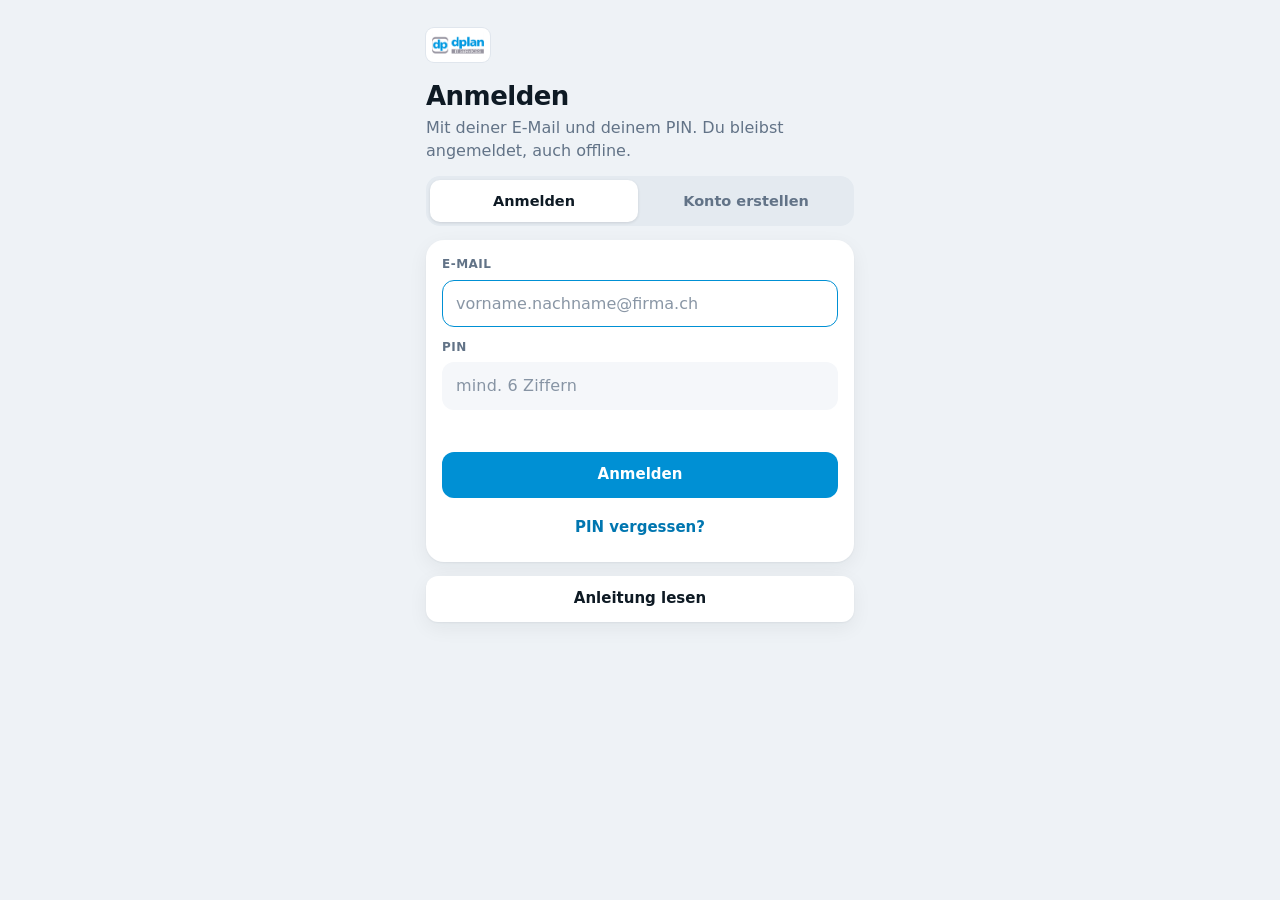
==== commit 133d14d0: "Standort-Maske vor dem Scan mit Pflichtfeldern pro Auftrag, Einträge bearbeiten, Ort in der Liste Co" ====
--- a/index.html
+++ b/index.html
@@ -86,6 +86,15 @@
   <div class="scangrid">
     <div class="col">
       <section class="card scancard dir-ab" id="scanCard">
+        <div class="locbox" id="locBox">
+          <div class="lochead"><b>📍 Wo bist du?</b><small id="locReqTxt"></small></div>
+          <div class="row4">
+            <div class="fld"><label for="lEtage">Etage<span class="req" data-req="etage" hidden> ✱</span></label><input id="lEtage" type="text" placeholder="2. OG"></div>
+            <div class="fld"><label for="lRaum">Raum<span class="req" data-req="raum" hidden> ✱</span></label><input id="lRaum" type="text" placeholder="214"></div>
+            <div class="fld"><label for="lBuero">Bezeichnung<span class="req" data-req="buero" hidden> ✱</span></label><input id="lBuero" type="text" placeholder="Einkauf"></div>
+            <div class="fld"><label for="lPlatz">Arbeitsplatz<span class="req" data-req="place" hidden> ✱</span></label><input id="lPlatz" type="text" placeholder="14"></div>
+          </div>
+        </div>
         <div class="dirseg" id="dirSeg" role="group" aria-label="Art der Arbeit">
           <button type="button" data-v="tausch" aria-pressed="true"><svg width="20" height="20" viewBox="0 0 24 24" fill="none" stroke="currentColor" stroke-width="2.4" stroke-linecap="round"><path d="M4 8h14l-4-4M20 16H6l4 4"/></svg>Austausch</button>
           <button type="button" data-v="auf" aria-pressed="false"><svg width="20" height="20" viewBox="0 0 24 24" fill="none" stroke="currentColor" stroke-width="2.4" stroke-linecap="round"><path d="M12 20V6M6 12l6-6 6 6"/></svg>Aufbau</button>
@@ -108,21 +117,15 @@
         <div id="scanMsg" class="msg" aria-live="polite">Bereit. Handscanner oder Kamera.</div>
         <div id="picks" class="picks" hidden></div>
         <details class="det" id="detBox">
-          <summary>Details zum Gerät <small id="detSum"></small></summary>
-          <div class="row3">
-            <div class="fld"><label for="dEtage">Etage</label><input id="dEtage" type="text" placeholder="2. OG"></div>
-            <div class="fld"><label for="dRaum">Raum</label><input id="dRaum" type="text" placeholder="214"></div>
-            <div class="fld"><label for="dBuero">Büro</label><input id="dBuero" type="text" placeholder="Einkauf"></div>
-          </div>
-          <div class="fld"><label for="dPlatz">Arbeitsplatz</label><input id="dPlatz" type="text" placeholder="14"></div>
+          <summary>Zustand &amp; Notiz <small id="detSum"></small></summary>
           <div class="fld"><label>Zustand</label><div class="chips" id="dCond"><button type="button" data-v="ok" aria-pressed="true">OK</button><button type="button" data-v="gebraucht" aria-pressed="false">Gebrauchsspuren</button><button type="button" data-v="defekt" aria-pressed="false">Defekt</button></div></div>
           <div class="fld"><label for="dNote">Notiz</label><input id="dNote" type="text" placeholder="z. B. ohne Fuss"></div>
-          <p class="hint">Etage, Raum und Büro bleiben stehen. Arbeitsplatz, Zustand und Notiz gelten für den nächsten Vorgang und werden danach geleert.</p>
+          <p class="hint">Gilt für das nächste Gerät und wird danach zurückgesetzt.</p>
         </details>
       </section>
       <section class="card matcard">
         <h2>Material verbraucht <small id="matSum"></small></h2>
-        <p class="hint">Gilt für den gewählten Standort. Etage und Raum kommen aus den Details.</p>
+        <p class="hint">Gilt für den gewählten Standort. Etage und Raum kommen aus «Wo bist du?».</p>
         <div id="matList" class="matlist"></div>
         <form id="matFree" class="scanrow" autocomplete="off"><input id="matFreeIn" type="text" placeholder="Anderes Material, z. B. USB-C 1 m"><button class="btn" type="submit">+ Hinzufügen</button></form>
       </section>
@@ -132,7 +135,7 @@
       <section class="card listcard">
         <div class="listhead"><h2>Erfasst <small id="listCount"></small></h2>
           <div class="seg2 small" role="group"><button type="button" id="lsSite" aria-pressed="true">Dieser Standort</button><button type="button" id="lsAll" aria-pressed="false">Alle</button></div></div>
-        <div class="tablewrap"><table class="tbl"><thead><tr><th>#</th><th>Asset-ID</th><th>Typ</th><th>Art</th><th class="hide-s">Ort</th><th class="hide-s">Von</th><th></th></tr></thead><tbody id="scanRows"></tbody></table></div>
+        <div class="tablewrap"><table class="tbl"><thead><tr><th>#</th><th>Asset-ID</th><th class="hide-s">Typ</th><th class="hide-s">Art</th><th class="hide-s">Von</th><th></th></tr></thead><tbody id="scanRows"></tbody></table></div>
         <div id="scanEmpty" class="empty">Noch nichts erfasst an diesem Standort.</div>
       </section>
     </div>
@@ -159,6 +162,15 @@
       <div class="row2">
         <div class="fld"><label for="fLead">Lead vor Ort <span class="req">✱</span></label><select id="fLead"></select></div>
         <div class="fld"><label for="fTausch">Austausch alt : neu</label><select id="fTausch"><option value="1:1">1 : 1 (Normalfall)</option><option value="2:1">2 : 1 (z. B. 2 Monitore → 1 Ultrawide)</option><option value="1:2">1 : 2</option><option value="frei">frei, vor Ort entscheiden</option></select></div>
+      </div>
+      <div class="fld"><span class="l">Beim Erfassen Pflicht</span>
+        <div class="checkrow" id="fLocReq">
+          <label><input type="checkbox" data-k="etage" checked> Etage</label>
+          <label><input type="checkbox" data-k="raum" checked> Raum</label>
+          <label><input type="checkbox" data-k="buero" checked> Bezeichnung</label>
+          <label><input type="checkbox" data-k="place"> Arbeitsplatz</label>
+        </div>
+        <div class="hint" style="margin:0">Angehakte Felder müssen vor jedem Scan ausgefüllt sein. Ohne sie lässt die App keinen Scan zu.</div>
       </div>
       <div class="codeprev">Auftragscode: <b id="fCode">–</b></div>
     </section>
--- a/app.css
+++ b/app.css
@@ -159,6 +159,21 @@
 .col{display:flex;flex-direction:column;gap:14px;min-width:0}
 @media (max-width:959px){.scangrid{display:flex;flex-direction:column}.scangrid .col{display:contents}.scancard{order:1}.progcard{order:2}.listcard{order:3}.matcard{order:4}}
 .scanrow{display:flex;gap:8px}
+.locbox{background:var(--surface-2);border-radius:14px;padding:12px;display:flex;flex-direction:column;gap:8px}
+.lochead{display:flex;justify-content:space-between;gap:8px;align-items:baseline;flex-wrap:wrap}
+.lochead small{color:var(--muted);font-size:12.5px}
+.row4{display:grid;grid-template-columns:repeat(4,1fr);gap:8px}
+@media (max-width:520px){.row4{grid-template-columns:1fr 1fr}}
+.locbox input{background:var(--surface);padding:10px 11px}
+.locbox .fld label{font-size:11.5px}
+.checkrow{display:flex;flex-wrap:wrap;gap:8px 16px}
+.checkrow label{display:flex;align-items:center;gap:8px;font-size:15px;cursor:pointer}
+.checkrow input{width:20px;height:20px;accent-color:var(--accent)}
+.tbl tr.click td{cursor:pointer}
+.tbl tr.click:hover td{background:var(--surface-2)}
+.tbl td.a .loc{display:block;font-family:var(--f);font-weight:600;color:var(--fg);font-size:12.5px;white-space:normal}
+.editgrid{display:grid;grid-template-columns:1fr 1fr;gap:10px}
+.editgrid .full{grid-column:1/-1}
 .dirseg{display:grid;grid-template-columns:1fr 1fr 1fr;gap:6px;background:var(--surface-2);border-radius:14px;padding:5px}
 .dirseg button{display:flex;align-items:center;justify-content:center;gap:6px;min-height:50px;padding:0 6px;border:0;border-radius:10px;background:transparent;color:var(--muted);font-size:17px;font-weight:800;cursor:pointer;letter-spacing:-.01em}
 .dirseg button small{font-size:12.5px;font-weight:700;opacity:.8;font-variant-numeric:tabular-nums}
@@ -238,7 +253,9 @@
 .tbl tr.pending td.a::after{content:" ⏳";font-size:12px}
 .tbl .x{border:0;background:none;color:var(--muted);cursor:pointer;font-size:13px;padding:4px 6px;border-radius:6px}
 .tbl .x.arm{color:var(--bad);background:var(--bad-soft);font-weight:700}
-@media (max-width:560px){.hide-s{display:none}}
+.show-s{display:none}
+.tags{gap:4px;flex-wrap:wrap;margin:3px 0 2px;font-family:var(--f)}
+@media (max-width:560px){.hide-s{display:none}.show-s{display:flex}}
 .tag{display:inline-block;font-size:10.5px;font-weight:750;letter-spacing:.04em;text-transform:uppercase;border-radius:6px;padding:2px 6px;color:var(--accent-strong);background:var(--accent-soft);white-space:nowrap}
 .tag.unk{color:var(--bad);background:var(--bad-soft)}
 .tag.gebraucht{color:var(--warn);background:var(--warn-soft)} .tag.defekt{color:var(--bad);background:var(--bad-soft)}
